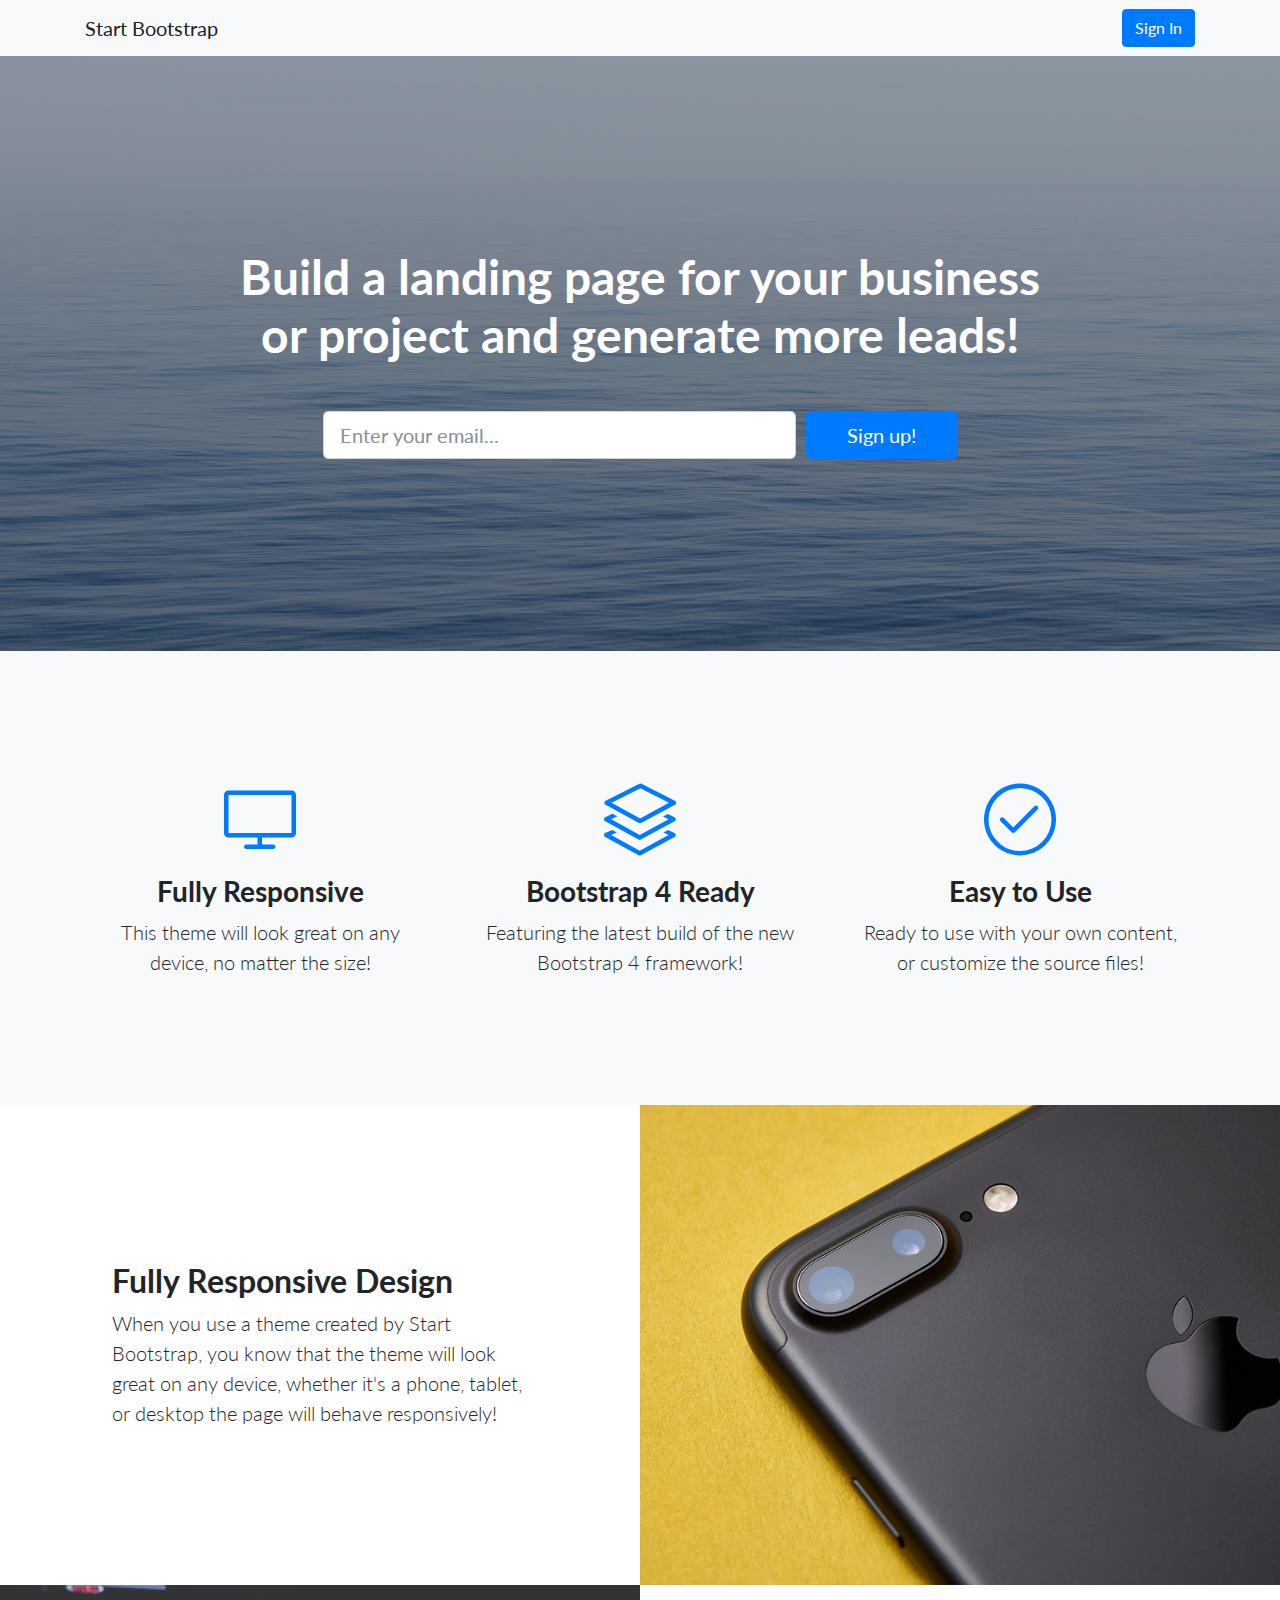
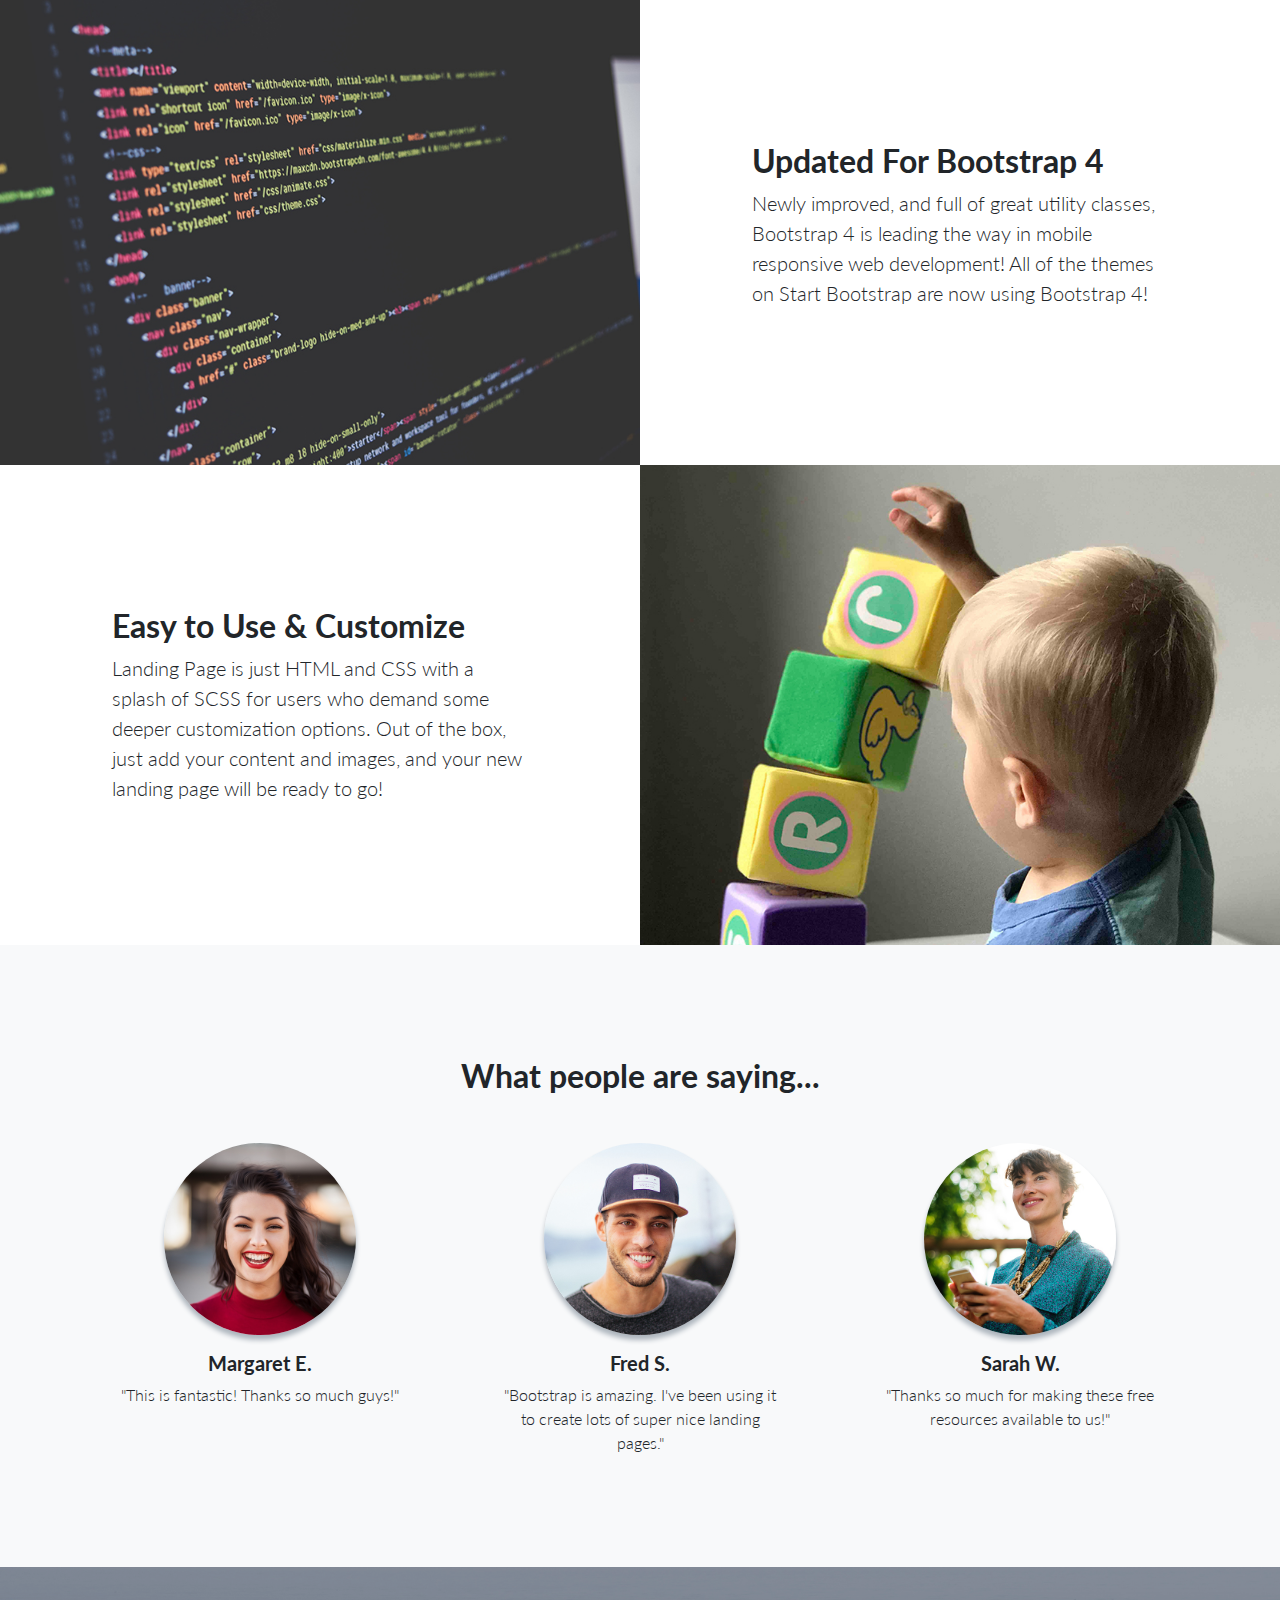
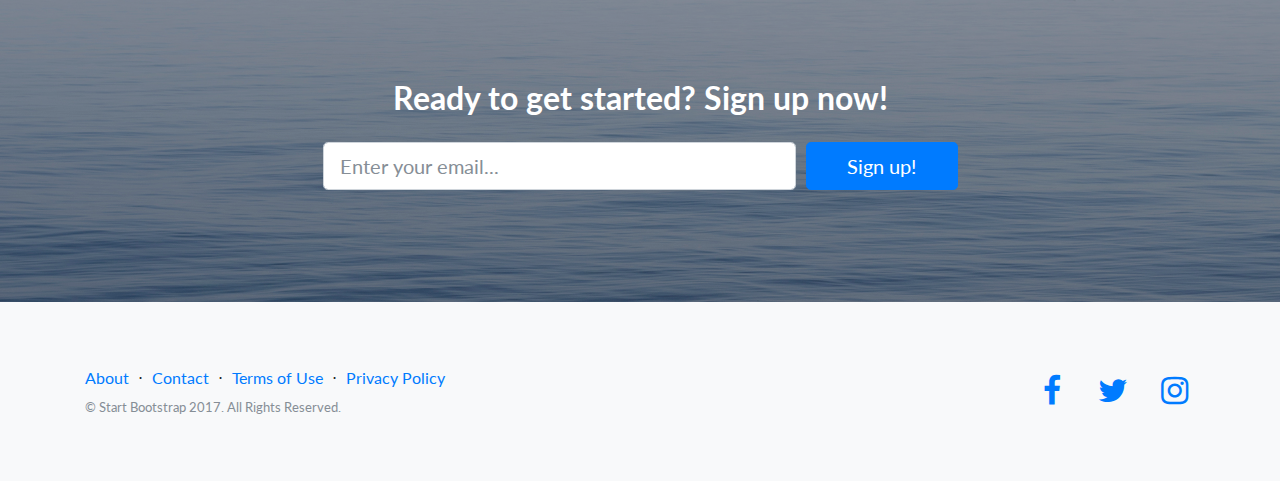
==== index.html @ a6ca5e19 "first commit" ====
<!DOCTYPE html>
<html lang="en">

  <head>

    <meta charset="utf-8">
    <meta name="viewport" content="width=device-width, initial-scale=1, shrink-to-fit=no">
    <meta name="description" content="">
    <meta name="author" content="">

    <title>Landing Page - Start Bootstrap Theme</title>

    <!-- Bootstrap core CSS -->
    <link href="vendor/bootstrap/css/bootstrap.min.css" rel="stylesheet">

    <!-- Custom fonts for this template -->
    <link href="vendor/font-awesome/css/font-awesome.min.css" rel="stylesheet" type="text/css">
    <link href="vendor/simple-line-icons/css/simple-line-icons.css" rel="stylesheet" type="text/css">
    <link href="https://fonts.googleapis.com/css?family=Lato:300,400,700,300italic,400italic,700italic" rel="stylesheet" type="text/css">

    <!-- Custom styles for this template -->
    <link href="css/landing-page.min.css" rel="stylesheet">

  </head>

  <body>

    <!-- Navigation -->
    <nav class="navbar navbar-light bg-light static-top">
      <div class="container">
        <a class="navbar-brand" href="#">Start Bootstrap</a>
        <a class="btn btn-primary" href="#">Sign In</a>
      </div>
    </nav>

    <!-- Masthead -->
    <header class="masthead text-white text-center">
      <div class="overlay"></div>
      <div class="container">
        <div class="row">
          <div class="col-xl-9 mx-auto">
            <h1 class="mb-5">Build a landing page for your business or project and generate more leads!</h1>
          </div>
          <div class="col-md-10 col-lg-8 col-xl-7 mx-auto">
            <form>
              <div class="form-row">
                <div class="col-12 col-md-9 mb-2 mb-md-0">
                  <input type="email" class="form-control form-control-lg" placeholder="Enter your email...">
                </div>
                <div class="col-12 col-md-3">
                  <button type="submit" class="btn btn-block btn-lg btn-primary">Sign up!</button>
                </div>
              </div>
            </form>
          </div>
        </div>
      </div>
    </header>

    <!-- Icons Grid -->
    <section class="features-icons bg-light text-center">
      <div class="container">
        <div class="row">
          <div class="col-lg-4">
            <div class="features-icons-item mx-auto mb-5 mb-lg-0 mb-lg-3">
              <div class="features-icons-icon d-flex">
                <i class="icon-screen-desktop m-auto text-primary"></i>
              </div>
              <h3>Fully Responsive</h3>
              <p class="lead mb-0">This theme will look great on any device, no matter the size!</p>
            </div>
          </div>
          <div class="col-lg-4">
            <div class="features-icons-item mx-auto mb-5 mb-lg-0 mb-lg-3">
              <div class="features-icons-icon d-flex">
                <i class="icon-layers m-auto text-primary"></i>
              </div>
              <h3>Bootstrap 4 Ready</h3>
              <p class="lead mb-0">Featuring the latest build of the new Bootstrap 4 framework!</p>
            </div>
          </div>
          <div class="col-lg-4">
            <div class="features-icons-item mx-auto mb-0 mb-lg-3">
              <div class="features-icons-icon d-flex">
                <i class="icon-check m-auto text-primary"></i>
              </div>
              <h3>Easy to Use</h3>
              <p class="lead mb-0">Ready to use with your own content, or customize the source files!</p>
            </div>
          </div>
        </div>
      </div>
    </section>

    <!-- Image Showcases -->
    <section class="showcase">
      <div class="container-fluid p-0">
        <div class="row no-gutters">

          <div class="col-lg-6 order-lg-2 text-white showcase-img" style="background-image: url('img/bg-showcase-1.jpg');"></div>
          <div class="col-lg-6 order-lg-1 my-auto showcase-text">
            <h2>Fully Responsive Design</h2>
            <p class="lead mb-0">When you use a theme created by Start Bootstrap, you know that the theme will look great on any device, whether it's a phone, tablet, or desktop the page will behave responsively!</p>
          </div>
        </div>
        <div class="row no-gutters">
          <div class="col-lg-6 text-white showcase-img" style="background-image: url('img/bg-showcase-2.jpg');"></div>
          <div class="col-lg-6 my-auto showcase-text">
            <h2>Updated For Bootstrap 4</h2>
            <p class="lead mb-0">Newly improved, and full of great utility classes, Bootstrap 4 is leading the way in mobile responsive web development! All of the themes on Start Bootstrap are now using Bootstrap 4!</p>
          </div>
        </div>
        <div class="row no-gutters">
          <div class="col-lg-6 order-lg-2 text-white showcase-img" style="background-image: url('img/bg-showcase-3.jpg');"></div>
          <div class="col-lg-6 order-lg-1 my-auto showcase-text">
            <h2>Easy to Use &amp; Customize</h2>
            <p class="lead mb-0">Landing Page is just HTML and CSS with a splash of SCSS for users who demand some deeper customization options. Out of the box, just add your content and images, and your new landing page will be ready to go!</p>
          </div>
        </div>
      </div>
    </section>

    <!-- Testimonials -->
    <section class="testimonials text-center bg-light">
      <div class="container">
        <h2 class="mb-5">What people are saying...</h2>
        <div class="row">
          <div class="col-lg-4">
            <div class="testimonial-item mx-auto mb-5 mb-lg-0">
              <img class="img-fluid rounded-circle mb-3" src="img/testimonials-1.jpg" alt="">
              <h5>Margaret E.</h5>
              <p class="font-weight-light mb-0">"This is fantastic! Thanks so much guys!"</p>
            </div>
          </div>
          <div class="col-lg-4">
            <div class="testimonial-item mx-auto mb-5 mb-lg-0">
              <img class="img-fluid rounded-circle mb-3" src="img/testimonials-2.jpg" alt="">
              <h5>Fred S.</h5>
              <p class="font-weight-light mb-0">"Bootstrap is amazing. I've been using it to create lots of super nice landing pages."</p>
            </div>
          </div>
          <div class="col-lg-4">
            <div class="testimonial-item mx-auto mb-5 mb-lg-0">
              <img class="img-fluid rounded-circle mb-3" src="img/testimonials-3.jpg" alt="">
              <h5>Sarah	W.</h5>
              <p class="font-weight-light mb-0">"Thanks so much for making these free resources available to us!"</p>
            </div>
          </div>
        </div>
      </div>
    </section>

    <!-- Call to Action -->
    <section class="call-to-action text-white text-center">
      <div class="overlay"></div>
      <div class="container">
        <div class="row">
          <div class="col-xl-9 mx-auto">
            <h2 class="mb-4">Ready to get started? Sign up now!</h2>
          </div>
          <div class="col-md-10 col-lg-8 col-xl-7 mx-auto">
            <form>
              <div class="form-row">
                <div class="col-12 col-md-9 mb-2 mb-md-0">
                  <input type="email" class="form-control form-control-lg" placeholder="Enter your email...">
                </div>
                <div class="col-12 col-md-3">
                  <button type="submit" class="btn btn-block btn-lg btn-primary">Sign up!</button>
                </div>
              </div>
            </form>
          </div>
        </div>
      </div>
    </section>

    <!-- Footer -->
    <footer class="footer bg-light">
      <div class="container">
        <div class="row">
          <div class="col-lg-6 h-100 text-center text-lg-left my-auto">
            <ul class="list-inline mb-2">
              <li class="list-inline-item">
                <a href="#">About</a>
              </li>
              <li class="list-inline-item">&sdot;</li>
              <li class="list-inline-item">
                <a href="#">Contact</a>
              </li>
              <li class="list-inline-item">&sdot;</li>
              <li class="list-inline-item">
                <a href="#">Terms of Use</a>
              </li>
              <li class="list-inline-item">&sdot;</li>
              <li class="list-inline-item">
                <a href="#">Privacy Policy</a>
              </li>
            </ul>
            <p class="text-muted small mb-4 mb-lg-0">&copy; Start Bootstrap 2017. All Rights Reserved.</p>
          </div>
          <div class="col-lg-6 h-100 text-center text-lg-right my-auto">
            <ul class="list-inline mb-0">
              <li class="list-inline-item mr-3">
                <a href="#">
                  <i class="fa fa-facebook fa-2x fa-fw"></i>
                </a>
              </li>
              <li class="list-inline-item mr-3">
                <a href="#">
                  <i class="fa fa-twitter fa-2x fa-fw"></i>
                </a>
              </li>
              <li class="list-inline-item">
                <a href="#">
                  <i class="fa fa-instagram fa-2x fa-fw"></i>
                </a>
              </li>
            </ul>
          </div>
        </div>
      </div>
    </footer>

    <!-- Bootstrap core JavaScript -->
    <script src="vendor/jquery/jquery.min.js"></script>
    <script src="vendor/bootstrap/js/bootstrap.bundle.min.js"></script>

  </body>

</html>
---- vendor/simple-line-icons/css/simple-line-icons.css ----
@font-face {
  font-family: 'simple-line-icons';
  src: url('../fonts/Simple-Line-Icons.eot?v=2.4.0');
  src: url('../fonts/Simple-Line-Icons.eot?v=2.4.0#iefix') format('embedded-opentype'), url('../fonts/Simple-Line-Icons.woff2?v=2.4.0') format('woff2'), url('../fonts/Simple-Line-Icons.ttf?v=2.4.0') format('truetype'), url('../fonts/Simple-Line-Icons.woff?v=2.4.0') format('woff'), url('../fonts/Simple-Line-Icons.svg?v=2.4.0#simple-line-icons') format('svg');
  font-weight: normal;
  font-style: normal;
}
/*
 Use the following CSS code if you want to have a class per icon.
 Instead of a list of all class selectors, you can use the generic [class*="icon-"] selector, but it's slower:
*/
.icon-user,
.icon-people,
.icon-user-female,
.icon-user-follow,
.icon-user-following,
.icon-user-unfollow,
.icon-login,
.icon-logout,
.icon-emotsmile,
.icon-phone,
.icon-call-end,
.icon-call-in,
.icon-call-out,
.icon-map,
.icon-location-pin,
.icon-direction,
.icon-directions,
.icon-compass,
.icon-layers,
.icon-menu,
.icon-list,
.icon-options-vertical,
.icon-options,
.icon-arrow-down,
.icon-arrow-left,
.icon-arrow-right,
.icon-arrow-up,
.icon-arrow-up-circle,
.icon-arrow-left-circle,
.icon-arrow-right-circle,
.icon-arrow-down-circle,
.icon-check,
.icon-clock,
.icon-plus,
.icon-minus,
.icon-close,
.icon-event,
.icon-exclamation,
.icon-organization,
.icon-trophy,
.icon-screen-smartphone,
.icon-screen-desktop,
.icon-plane,
.icon-notebook,
.icon-mustache,
.icon-mouse,
.icon-magnet,
.icon-energy,
.icon-disc,
.icon-cursor,
.icon-cursor-move,
.icon-crop,
.icon-chemistry,
.icon-speedometer,
.icon-shield,
.icon-screen-tablet,
.icon-magic-wand,
.icon-hourglass,
.icon-graduation,
.icon-ghost,
.icon-game-controller,
.icon-fire,
.icon-eyeglass,
.icon-envelope-open,
.icon-envelope-letter,
.icon-bell,
.icon-badge,
.icon-anchor,
.icon-wallet,
.icon-vector,
.icon-speech,
.icon-puzzle,
.icon-printer,
.icon-present,
.icon-playlist,
.icon-pin,
.icon-picture,
.icon-handbag,
.icon-globe-alt,
.icon-globe,
.icon-folder-alt,
.icon-folder,
.icon-film,
.icon-feed,
.icon-drop,
.icon-drawer,
.icon-docs,
.icon-doc,
.icon-diamond,
.icon-cup,
.icon-calculator,
.icon-bubbles,
.icon-briefcase,
.icon-book-open,
.icon-basket-loaded,
.icon-basket,
.icon-bag,
.icon-action-undo,
.icon-action-redo,
.icon-wrench,
.icon-umbrella,
.icon-trash,
.icon-tag,
.icon-support,
.icon-frame,
.icon-size-fullscreen,
.icon-size-actual,
.icon-shuffle,
.icon-share-alt,
.icon-share,
.icon-rocket,
.icon-question,
.icon-pie-chart,
.icon-pencil,
.icon-note,
.icon-loop,
.icon-home,
.icon-grid,
.icon-graph,
.icon-microphone,
.icon-music-tone-alt,
.icon-music-tone,
.icon-earphones-alt,
.icon-earphones,
.icon-equalizer,
.icon-like,
.icon-dislike,
.icon-control-start,
.icon-control-rewind,
.icon-control-play,
.icon-control-pause,
.icon-control-forward,
.icon-control-end,
.icon-volume-1,
.icon-volume-2,
.icon-volume-off,
.icon-calendar,
.icon-bulb,
.icon-chart,
.icon-ban,
.icon-bubble,
.icon-camrecorder,
.icon-camera,
.icon-cloud-download,
.icon-cloud-upload,
.icon-envelope,
.icon-eye,
.icon-flag,
.icon-heart,
.icon-info,
.icon-key,
.icon-link,
.icon-lock,
.icon-lock-open,
.icon-magnifier,
.icon-magnifier-add,
.icon-magnifier-remove,
.icon-paper-clip,
.icon-paper-plane,
.icon-power,
.icon-refresh,
.icon-reload,
.icon-settings,
.icon-star,
.icon-symbol-female,
.icon-symbol-male,
.icon-target,
.icon-credit-card,
.icon-paypal,
.icon-social-tumblr,
.icon-social-twitter,
.icon-social-facebook,
.icon-social-instagram,
.icon-social-linkedin,
.icon-social-pinterest,
.icon-social-github,
.icon-social-google,
.icon-social-reddit,
.icon-social-skype,
.icon-social-dribbble,
.icon-social-behance,
.icon-social-foursqare,
.icon-social-soundcloud,
.icon-social-spotify,
.icon-social-stumbleupon,
.icon-social-youtube,
.icon-social-dropbox,
.icon-social-vkontakte,
.icon-social-steam {
  font-family: 'simple-line-icons';
  speak: none;
  font-style: normal;
  font-weight: normal;
  font-variant: normal;
  text-transform: none;
  line-height: 1;
  /* Better Font Rendering =========== */
  -webkit-font-smoothing: antialiased;
  -moz-osx-font-smoothing: grayscale;
}
.icon-user:before {
  content: "\e005";
}
.icon-people:before {
  content: "\e001";
}
.icon-user-female:before {
  content: "\e000";
}
.icon-user-follow:before {
  content: "\e002";
}
.icon-user-following:before {
  content: "\e003";
}
.icon-user-unfollow:before {
  content: "\e004";
}
.icon-login:before {
  content: "\e066";
}
.icon-logout:before {
  content: "\e065";
}
.icon-emotsmile:before {
  content: "\e021";
}
.icon-phone:before {
  content: "\e600";
}
.icon-call-end:before {
  content: "\e048";
}
.icon-call-in:before {
  content: "\e047";
}
.icon-call-out:before {
  content: "\e046";
}
.icon-map:before {
  content: "\e033";
}
.icon-location-pin:before {
  content: "\e096";
}
.icon-direction:before {
  content: "\e042";
}
.icon-directions:before {
  content: "\e041";
}
.icon-compass:before {
  content: "\e045";
}
.icon-layers:before {
  content: "\e034";
}
.icon-menu:before {
  content: "\e601";
}
.icon-list:before {
  content: "\e067";
}
.icon-options-vertical:before {
  content: "\e602";
}
.icon-options:before {
  content: "\e603";
}
.icon-arrow-down:before {
  content: "\e604";
}
.icon-arrow-left:before {
  content: "\e605";
}
.icon-arrow-right:before {
  content: "\e606";
}
.icon-arrow-up:before {
  content: "\e607";
}
.icon-arrow-up-circle:before {
  content: "\e078";
}
.icon-arrow-left-circle:before {
  content: "\e07a";
}
.icon-arrow-right-circle:before {
  content: "\e079";
}
.icon-arrow-down-circle:before {
  content: "\e07b";
}
.icon-check:before {
  content: "\e080";
}
.icon-clock:before {
  content: "\e081";
}
.icon-plus:before {
  content: "\e095";
}
.icon-minus:before {
  content: "\e615";
}
.icon-close:before {
  content: "\e082";
}
.icon-event:before {
  content: "\e619";
}
.icon-exclamation:before {
  content: "\e617";
}
.icon-organization:before {
  content: "\e616";
}
.icon-trophy:before {
  content: "\e006";
}
.icon-screen-smartphone:before {
  content: "\e010";
}
.icon-screen-desktop:before {
  content: "\e011";
}
.icon-plane:before {
  content: "\e012";
}
.icon-notebook:before {
  content: "\e013";
}
.icon-mustache:before {
  content: "\e014";
}
.icon-mouse:before {
  content: "\e015";
}
.icon-magnet:before {
  content: "\e016";
}
.icon-energy:before {
  content: "\e020";
}
.icon-disc:before {
  content: "\e022";
}
.icon-cursor:before {
  content: "\e06e";
}
.icon-cursor-move:before {
  content: "\e023";
}
.icon-crop:before {
  content: "\e024";
}
.icon-chemistry:before {
  content: "\e026";
}
.icon-speedometer:before {
  content: "\e007";
}
.icon-shield:before {
  content: "\e00e";
}
.icon-screen-tablet:before {
  content: "\e00f";
}
.icon-magic-wand:before {
  content: "\e017";
}
.icon-hourglass:before {
  content: "\e018";
}
.icon-graduation:before {
  content: "\e019";
}
.icon-ghost:before {
  content: "\e01a";
}
.icon-game-controller:before {
  content: "\e01b";
}
.icon-fire:before {
  content: "\e01c";
}
.icon-eyeglass:before {
  content: "\e01d";
}
.icon-envelope-open:before {
  content: "\e01e";
}
.icon-envelope-letter:before {
  content: "\e01f";
}
.icon-bell:before {
  content: "\e027";
}
.icon-badge:before {
  content: "\e028";
}
.icon-anchor:before {
  content: "\e029";
}
.icon-wallet:before {
  content: "\e02a";
}
.icon-vector:before {
  content: "\e02b";
}
.icon-speech:before {
  content: "\e02c";
}
.icon-puzzle:before {
  content: "\e02d";
}
.icon-printer:before {
  content: "\e02e";
}
.icon-present:before {
  content: "\e02f";
}
.icon-playlist:before {
  content: "\e030";
}
.icon-pin:before {
  content: "\e031";
}
.icon-picture:before {
  content: "\e032";
}
.icon-handbag:before {
  content: "\e035";
}
.icon-globe-alt:before {
  content: "\e036";
}
.icon-globe:before {
  content: "\e037";
}
.icon-folder-alt:before {
  content: "\e039";
}
.icon-folder:before {
  content: "\e089";
}
.icon-film:before {
  content: "\e03a";
}
.icon-feed:before {
  content: "\e03b";
}
.icon-drop:before {
  content: "\e03e";
}
.icon-drawer:before {
  content: "\e03f";
}
.icon-docs:before {
  content: "\e040";
}
.icon-doc:before {
  content: "\e085";
}
.icon-diamond:before {
  content: "\e043";
}
.icon-cup:before {
  content: "\e044";
}
.icon-calculator:before {
  content: "\e049";
}
.icon-bubbles:before {
  content: "\e04a";
}
.icon-briefcase:before {
  content: "\e04b";
}
.icon-book-open:before {
  content: "\e04c";
}
.icon-basket-loaded:before {
  content: "\e04d";
}
.icon-basket:before {
  content: "\e04e";
}
.icon-bag:before {
  content: "\e04f";
}
.icon-action-undo:before {
  content: "\e050";
}
.icon-action-redo:before {
  content: "\e051";
}
.icon-wrench:before {
  content: "\e052";
}
.icon-umbrella:before {
  content: "\e053";
}
.icon-trash:before {
  content: "\e054";
}
.icon-tag:before {
  content: "\e055";
}
.icon-support:before {
  content: "\e056";
}
.icon-frame:before {
  content: "\e038";
}
.icon-size-fullscreen:before {
  content: "\e057";
}
.icon-size-actual:before {
  content: "\e058";
}
.icon-shuffle:before {
  content: "\e059";
}
.icon-share-alt:before {
  content: "\e05a";
}
.icon-share:before {
  content: "\e05b";
}
.icon-rocket:before {
  content: "\e05c";
}
.icon-question:before {
  content: "\e05d";
}
.icon-pie-chart:before {
  content: "\e05e";
}
.icon-pencil:before {
  content: "\e05f";
}
.icon-note:before {
  content: "\e060";
}
.icon-loop:before {
  content: "\e064";
}
.icon-home:before {
  content: "\e069";
}
.icon-grid:before {
  content: "\e06a";
}
.icon-graph:before {
  content: "\e06b";
}
.icon-microphone:before {
  content: "\e063";
}
.icon-music-tone-alt:before {
  content: "\e061";
}
.icon-music-tone:before {
  content: "\e062";
}
.icon-earphones-alt:before {
  content: "\e03c";
}
.icon-earphones:before {
  content: "\e03d";
}
.icon-equalizer:before {
  content: "\e06c";
}
.icon-like:before {
  content: "\e068";
}
.icon-dislike:before {
  content: "\e06d";
}
.icon-control-start:before {
  content: "\e06f";
}
.icon-control-rewind:before {
  content: "\e070";
}
.icon-control-play:before {
  content: "\e071";
}
.icon-control-pause:before {
  content: "\e072";
}
.icon-control-forward:before {
  content: "\e073";
}
.icon-control-end:before {
  content: "\e074";
}
.icon-volume-1:before {
  content: "\e09f";
}
.icon-volume-2:before {
  content: "\e0a0";
}
.icon-volume-off:before {
  content: "\e0a1";
}
.icon-calendar:before {
  content: "\e075";
}
.icon-bulb:before {
  content: "\e076";
}
.icon-chart:before {
  content: "\e077";
}
.icon-ban:before {
  content: "\e07c";
}
.icon-bubble:before {
  content: "\e07d";
}
.icon-camrecorder:before {
  content: "\e07e";
}
.icon-camera:before {
  content: "\e07f";
}
.icon-cloud-download:before {
  content: "\e083";
}
.icon-cloud-upload:before {
  content: "\e084";
}
.icon-envelope:before {
  content: "\e086";
}
.icon-eye:before {
  content: "\e087";
}
.icon-flag:before {
  content: "\e088";
}
.icon-heart:before {
  content: "\e08a";
}
.icon-info:before {
  content: "\e08b";
}
.icon-key:before {
  content: "\e08c";
}
.icon-link:before {
  content: "\e08d";
}
.icon-lock:before {
  content: "\e08e";
}
.icon-lock-open:before {
  content: "\e08f";
}
.icon-magnifier:before {
  content: "\e090";
}
.icon-magnifier-add:before {
  content: "\e091";
}
.icon-magnifier-remove:before {
  content: "\e092";
}
.icon-paper-clip:before {
  content: "\e093";
}
.icon-paper-plane:before {
  content: "\e094";
}
.icon-power:before {
  content: "\e097";
}
.icon-refresh:before {
  content: "\e098";
}
.icon-reload:before {
  content: "\e099";
}
.icon-settings:before {
  content: "\e09a";
}
.icon-star:before {
  content: "\e09b";
}
.icon-symbol-female:before {
  content: "\e09c";
}
.icon-symbol-male:before {
  content: "\e09d";
}
.icon-target:before {
  content: "\e09e";
}
.icon-credit-card:before {
  content: "\e025";
}
.icon-paypal:before {
  content: "\e608";
}
.icon-social-tumblr:before {
  content: "\e00a";
}
.icon-social-twitter:before {
  content: "\e009";
}
.icon-social-facebook:before {
  content: "\e00b";
}
.icon-social-instagram:before {
  content: "\e609";
}
.icon-social-linkedin:before {
  content: "\e60a";
}
.icon-social-pinterest:before {
  content: "\e60b";
}
.icon-social-github:before {
  content: "\e60c";
}
.icon-social-google:before {
  content: "\e60d";
}
.icon-social-reddit:before {
  content: "\e60e";
}
.icon-social-skype:before {
  content: "\e60f";
}
.icon-social-dribbble:before {
  content: "\e00d";
}
.icon-social-behance:before {
  content: "\e610";
}
.icon-social-foursqare:before {
  content: "\e611";
}
.icon-social-soundcloud:before {
  content: "\e612";
}
.icon-social-spotify:before {
  content: "\e613";
}
.icon-social-stumbleupon:before {
  content: "\e614";
}
.icon-social-youtube:before {
  content: "\e008";
}
.icon-social-dropbox:before {
  content: "\e00c";
}
.icon-social-vkontakte:before {
  content: "\e618";
}
.icon-social-steam:before {
  content: "\e620";
}
---- css/landing-page.min.css ----
/*!
 * Start Bootstrap - Landing Page v4.0.0-beta.2 (https://startbootstrap.com/template-overviews/landing-page)
 * Copyright 2013-2017 Start Bootstrap
 * Licensed under MIT (https://github.com/BlackrockDigital/startbootstrap-landing-page/blob/master/LICENSE)
 */body{font-family:Lato,'Helvetica Neue',Helvetica,Arial,sans-serif}h1,h2,h3,h4,h5,h6{font-family:Lato,'Helvetica Neue',Helvetica,Arial,sans-serif;font-weight:700}header.masthead{position:relative;background-color:#343a40;background:url(../img/bg-masthead.jpg) no-repeat center center;-webkit-background-size:cover;-moz-background-size:cover;-o-background-size:cover;background-size:cover;padding-top:8rem;padding-bottom:8rem}header.masthead .overlay{position:absolute;background-color:#212529;height:100%;width:100%;top:0;left:0;opacity:.3}header.masthead h1{font-size:2rem}@media (min-width:768px){header.masthead{padding-top:12rem;padding-bottom:12rem}header.masthead h1{font-size:3rem}}.showcase .showcase-text{padding:3rem}.showcase .showcase-img{min-height:30rem;background-size:cover}@media (min-width:768px){.showcase .showcase-text{padding:7rem}}.features-icons{padding-top:7rem;padding-bottom:7rem}.features-icons .features-icons-item{max-width:20rem}.features-icons .features-icons-item .features-icons-icon{height:7rem}.features-icons .features-icons-item .features-icons-icon i{font-size:4.5rem}.features-icons .features-icons-item:hover .features-icons-icon i{font-size:5rem}.testimonials{padding-top:7rem;padding-bottom:7rem}.testimonials .testimonial-item{max-width:18rem}.testimonials .testimonial-item img{max-width:12rem;box-shadow:0 5px 5px 0 #adb5bd}.call-to-action{position:relative;background-color:#343a40;background:url(../img/bg-masthead.jpg) no-repeat center center;-webkit-background-size:cover;-moz-background-size:cover;-o-background-size:cover;background-size:cover;padding-top:7rem;padding-bottom:7rem}.call-to-action .overlay{position:absolute;background-color:#212529;height:100%;width:100%;top:0;left:0;opacity:.3}footer.footer{padding-top:4rem;padding-bottom:4rem}
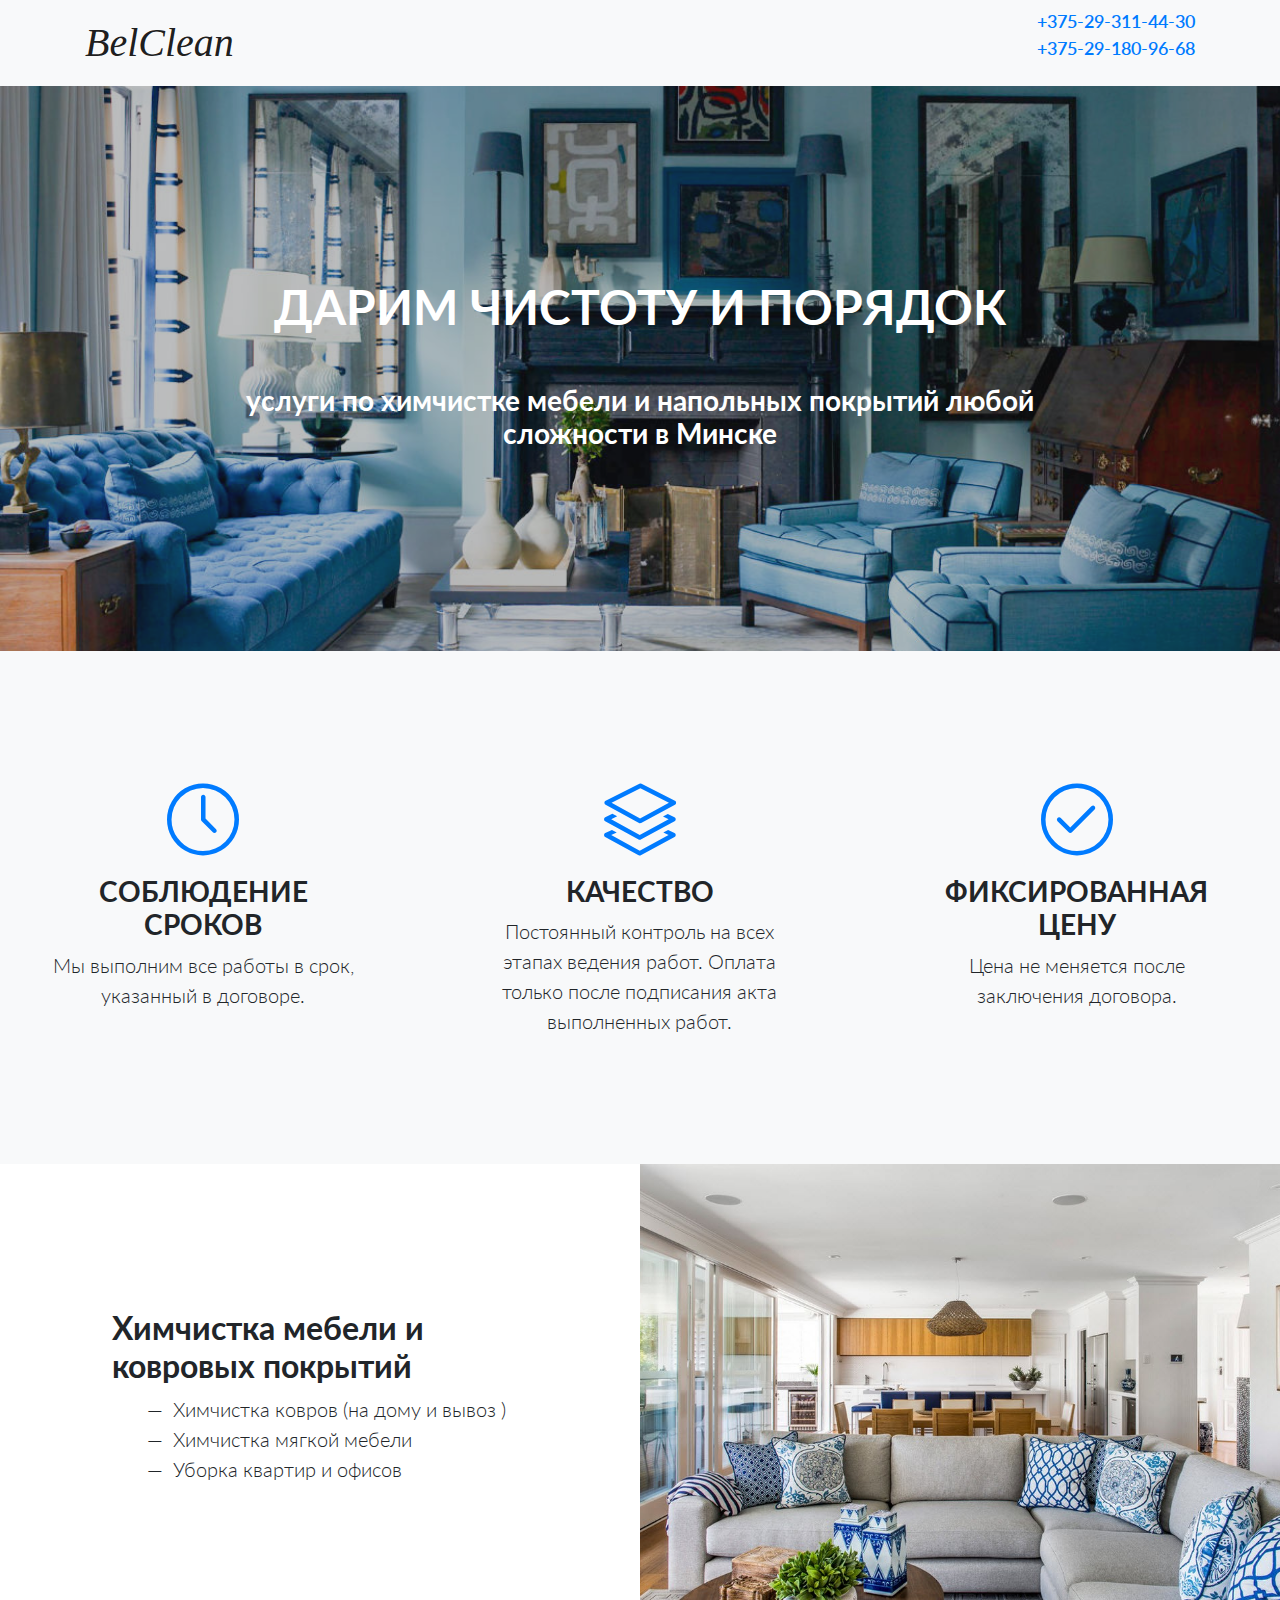
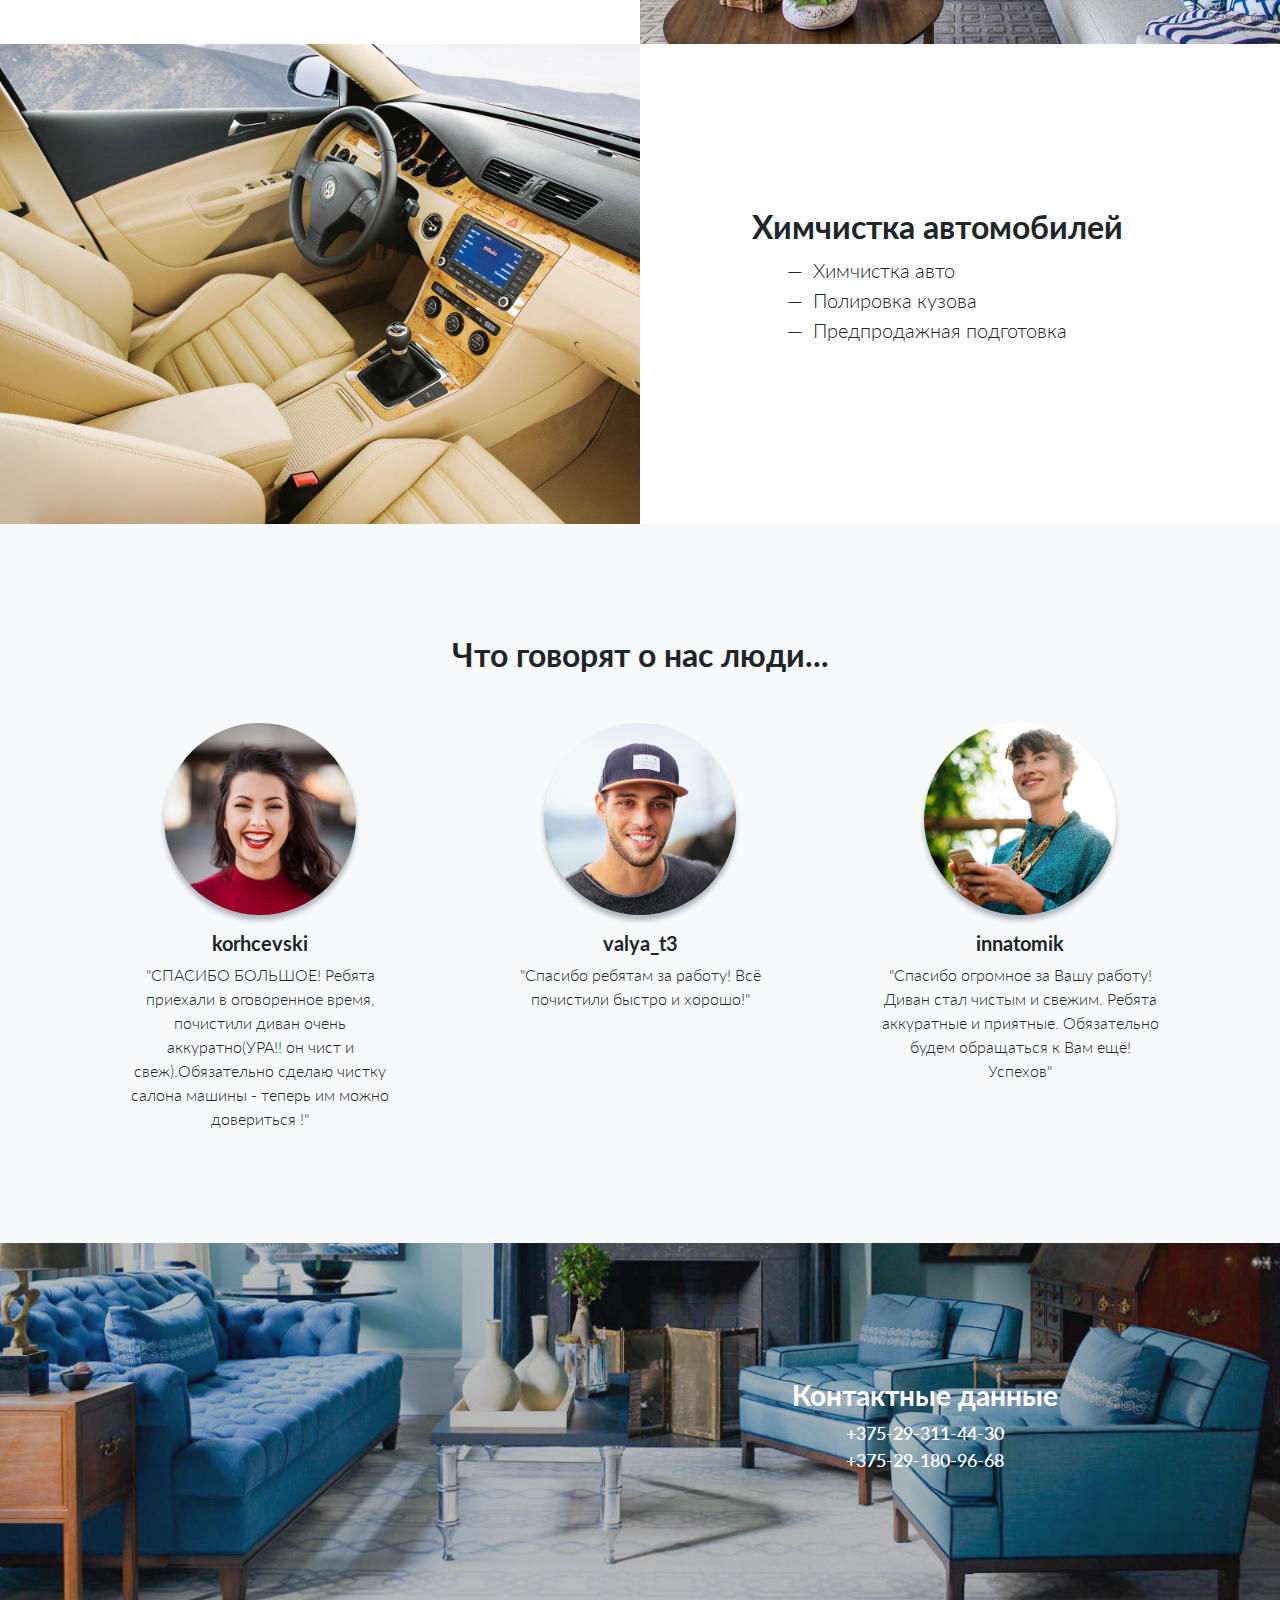
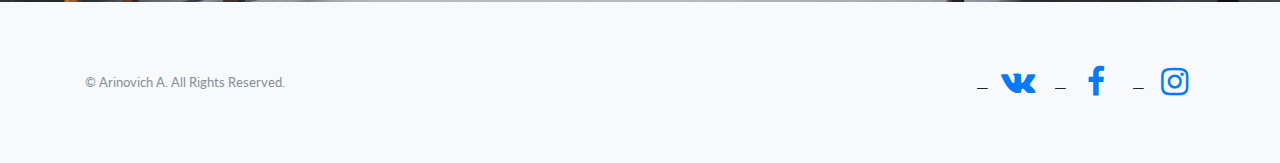
==== commit 05bf4d3f: "second commit" ====
--- a/index.html
+++ b/index.html
@@ -8,7 +8,7 @@
     <meta name="description" content="">
     <meta name="author" content="">
 
-    <title>Landing Page - Start Bootstrap Theme</title>
+    <title>Belclean</title>
 
     <!-- Bootstrap core CSS -->
     <link href="vendor/bootstrap/css/bootstrap.min.css" rel="stylesheet">
@@ -28,8 +28,11 @@
     <!-- Navigation -->
     <nav class="navbar navbar-light bg-light static-top">
       <div class="container">
-        <a class="navbar-brand" href="#">Start Bootstrap</a>
-        <a class="btn btn-primary" href="#">Sign In</a>
+        <a class="navbar-brand" href="#">BelClean</a>
+        <a class="phone-number" href="#">
+          <p>+375-29-311-44-30 </br>
+            +375-29-180-96-68</p>
+        </a>
       </div>
     </nav>
 
@@ -39,35 +42,36 @@
       <div class="container">
         <div class="row">
           <div class="col-xl-9 mx-auto">
-            <h1 class="mb-5">Build a landing page for your business or project and generate more leads!</h1>
-          </div>
-          <div class="col-md-10 col-lg-8 col-xl-7 mx-auto">
-            <form>
-              <div class="form-row">
-                <div class="col-12 col-md-9 mb-2 mb-md-0">
-                  <input type="email" class="form-control form-control-lg" placeholder="Enter your email...">
-                </div>
-                <div class="col-12 col-md-3">
-                  <button type="submit" class="btn btn-block btn-lg btn-primary">Sign up!</button>
-                </div>
-              </div>
-            </form>
-          </div>
+            <h1 class="mb-5">ДАРИМ ЧИСТОТУ И ПОРЯДОК</h1>
+              <h3>услуги по химчистке мебели и напольных покрытий любой сложности в Минске</h3>
+          </div>
+          <!--<div class="col-md-10 col-lg-8 col-xl-7 mx-auto">-->
+            <!--<form>-->
+              <!--<div class="form-row">-->
+                <!--<div class="col-12 col-md-9 mb-2 mb-md-0">-->
+                  <!--<input type="email" class="form-control form-control-lg" placeholder="Enter your email...">-->
+                <!--</div>-->
+                <!--<div class="col-12 col-md-3">-->
+                  <!--<button type="submit" class="btn btn-block btn-lg btn-primary">Sign up!</button>-->
+                <!--</div>-->
+              <!--</div>-->
+            <!--</form>-->
+          <!--&lt;!&ndash;</div>&ndash;&gt; // TODO форма для отправки эмейла.-->
         </div>
       </div>
     </header>
 
     <!-- Icons Grid -->
     <section class="features-icons bg-light text-center">
-      <div class="container">
+      <!--<div class="container">-->
         <div class="row">
           <div class="col-lg-4">
             <div class="features-icons-item mx-auto mb-5 mb-lg-0 mb-lg-3">
               <div class="features-icons-icon d-flex">
-                <i class="icon-screen-desktop m-auto text-primary"></i>
-              </div>
-              <h3>Fully Responsive</h3>
-              <p class="lead mb-0">This theme will look great on any device, no matter the size!</p>
+                <i class="icon-clock m-auto text-primary"></i>
+              </div>
+              <h3>СОБЛЮДЕНИЕ СРОКОВ</h3>
+              <p class="lead mb-0">Мы выполним все работы в срок, указанный в договоре.</p>
             </div>
           </div>
           <div class="col-lg-4">
@@ -75,8 +79,9 @@
               <div class="features-icons-icon d-flex">
                 <i class="icon-layers m-auto text-primary"></i>
               </div>
-              <h3>Bootstrap 4 Ready</h3>
-              <p class="lead mb-0">Featuring the latest build of the new Bootstrap 4 framework!</p>
+              <h3>КАЧЕСТВО</h3>
+              <p class="lead mb-0">Постоянный контроль на всех этапах ведения работ.
+                Оплата только после подписания акта выполненных работ.</p>
             </div>
           </div>
           <div class="col-lg-4">
@@ -84,11 +89,11 @@
               <div class="features-icons-icon d-flex">
                 <i class="icon-check m-auto text-primary"></i>
               </div>
-              <h3>Easy to Use</h3>
-              <p class="lead mb-0">Ready to use with your own content, or customize the source files!</p>
-            </div>
-          </div>
-        </div>
+              <h3>ФИКСИРОВАННАЯ ЦЕНУ</h3>
+              <p class="lead mb-0">Цена не меняется после заключения договора.</p>
+            </div>
+          </div>
+        <!--</div>-->
       </div>
     </section>
 
@@ -97,24 +102,29 @@
       <div class="container-fluid p-0">
         <div class="row no-gutters">
 
-          <div class="col-lg-6 order-lg-2 text-white showcase-img" style="background-image: url('img/bg-showcase-1.jpg');"></div>
+          <div class="col-lg-6 order-lg-2 text-white showcase-img" style="background-image: url('img/bg-showcase-1.jpg'); background-position: 50% 100%;"></div>
           <div class="col-lg-6 order-lg-1 my-auto showcase-text">
-            <h2>Fully Responsive Design</h2>
-            <p class="lead mb-0">When you use a theme created by Start Bootstrap, you know that the theme will look great on any device, whether it's a phone, tablet, or desktop the page will behave responsively!</p>
+            <h2>Химчистка мебели и ковровых покрытий</h2>
+            <p class="lead mb-0">
+              <ul class="lead">
+               <li> Химчистка ковров (на дому и вывоз ) </li>
+               <li> Химчистка мягкой мебели</li>
+               <li> Уборка квартир и офисов</li>
+              </ul>
+            </p>
           </div>
         </div>
         <div class="row no-gutters">
           <div class="col-lg-6 text-white showcase-img" style="background-image: url('img/bg-showcase-2.jpg');"></div>
           <div class="col-lg-6 my-auto showcase-text">
-            <h2>Updated For Bootstrap 4</h2>
-            <p class="lead mb-0">Newly improved, and full of great utility classes, Bootstrap 4 is leading the way in mobile responsive web development! All of the themes on Start Bootstrap are now using Bootstrap 4!</p>
-          </div>
-        </div>
-        <div class="row no-gutters">
-          <div class="col-lg-6 order-lg-2 text-white showcase-img" style="background-image: url('img/bg-showcase-3.jpg');"></div>
-          <div class="col-lg-6 order-lg-1 my-auto showcase-text">
-            <h2>Easy to Use &amp; Customize</h2>
-            <p class="lead mb-0">Landing Page is just HTML and CSS with a splash of SCSS for users who demand some deeper customization options. Out of the box, just add your content and images, and your new landing page will be ready to go!</p>
+            <h2>Химчистка автомобилей</h2>
+            <p class="lead mb-0">
+            <ul class="lead">
+              <li> Химчистка авто</li>
+              <li> Полировка кузова</li>
+              <li> Предпродажная подготовка</li>
+            </ul>
+            </p>
           </div>
         </div>
       </div>
@@ -123,27 +133,27 @@
     <!-- Testimonials -->
     <section class="testimonials text-center bg-light">
       <div class="container">
-        <h2 class="mb-5">What people are saying...</h2>
+        <h2 class="mb-5">Что говорят о нас люди...</h2>
         <div class="row">
           <div class="col-lg-4">
             <div class="testimonial-item mx-auto mb-5 mb-lg-0">
               <img class="img-fluid rounded-circle mb-3" src="img/testimonials-1.jpg" alt="">
-              <h5>Margaret E.</h5>
-              <p class="font-weight-light mb-0">"This is fantastic! Thanks so much guys!"</p>
+              <h5>korhcevski</h5>
+              <p class="font-weight-light mb-0">"СПАСИБО БОЛЬШОЕ! Ребята приехали в оговоренное время, почистили диван очень аккуратно(УРА!! он чист и свеж).Обязательно сделаю чистку салона машины - теперь им можно довериться !"</p>
             </div>
           </div>
           <div class="col-lg-4">
             <div class="testimonial-item mx-auto mb-5 mb-lg-0">
               <img class="img-fluid rounded-circle mb-3" src="img/testimonials-2.jpg" alt="">
-              <h5>Fred S.</h5>
-              <p class="font-weight-light mb-0">"Bootstrap is amazing. I've been using it to create lots of super nice landing pages."</p>
+              <h5>valya_t3</h5>
+              <p class="font-weight-light mb-0">"Спасибо ребятам за работу! Всё почистили быстро и хорошо!"</p>
             </div>
           </div>
           <div class="col-lg-4">
             <div class="testimonial-item mx-auto mb-5 mb-lg-0">
               <img class="img-fluid rounded-circle mb-3" src="img/testimonials-3.jpg" alt="">
-              <h5>Sarah	W.</h5>
-              <p class="font-weight-light mb-0">"Thanks so much for making these free resources available to us!"</p>
+              <h5>innatomik</h5>
+              <p class="font-weight-light mb-0">"Спасибо огромное за Вашу работу! Диван стал чистым и свежим. Ребята аккуратные и приятные. Обязательно будем обращаться к Вам ещё! Успехов"</p>
             </div>
           </div>
         </div>
@@ -156,19 +166,27 @@
       <div class="container">
         <div class="row">
           <div class="col-xl-9 mx-auto">
-            <h2 class="mb-4">Ready to get started? Sign up now!</h2>
-          </div>
-          <div class="col-md-10 col-lg-8 col-xl-7 mx-auto">
+            <h2 class="mb-4"></h2>
+          </div>
+          <div class="col-md-10 col-lg-6 col-xl-6">
             <form>
               <div class="form-row">
-                <div class="col-12 col-md-9 mb-2 mb-md-0">
-                  <input type="email" class="form-control form-control-lg" placeholder="Enter your email...">
-                </div>
-                <div class="col-12 col-md-3">
-                  <button type="submit" class="btn btn-block btn-lg btn-primary">Sign up!</button>
-                </div>
+                <script type="text/javascript" src="//vk.com/js/api/openapi.js?150"></script>
+
+                <!-- VK Widget -->
+                <div id="vk_groups"></div>
+                <script type="text/javascript">
+                    VK.Widgets.Group("vk_groups", {mode: 3}, 127557685);
+                </script>
               </div>
             </form>
+          </div>
+          <div class="col-md-10 col-lg-6 col-xl-6">
+            <a class="phone-number" style="color: #fffFFF" href="#">
+              <h3>Контактные данные</h3>
+              <p >+375-29-311-44-30 </br>
+                +375-29-180-96-68</p>
+            </a>
           </div>
         </div>
       </div>
@@ -179,39 +197,39 @@
       <div class="container">
         <div class="row">
           <div class="col-lg-6 h-100 text-center text-lg-left my-auto">
-            <ul class="list-inline mb-2">
-              <li class="list-inline-item">
-                <a href="#">About</a>
-              </li>
-              <li class="list-inline-item">&sdot;</li>
-              <li class="list-inline-item">
-                <a href="#">Contact</a>
-              </li>
-              <li class="list-inline-item">&sdot;</li>
-              <li class="list-inline-item">
-                <a href="#">Terms of Use</a>
-              </li>
-              <li class="list-inline-item">&sdot;</li>
-              <li class="list-inline-item">
-                <a href="#">Privacy Policy</a>
-              </li>
-            </ul>
-            <p class="text-muted small mb-4 mb-lg-0">&copy; Start Bootstrap 2017. All Rights Reserved.</p>
+            <!--<ul class="list-inline mb-2">-->
+              <!--<li class="list-inline-item">-->
+                <!--<a href="#">About</a>-->
+              <!--</li>-->
+              <!--<li class="list-inline-item">&sdot;</li>-->
+              <!--<li class="list-inline-item">-->
+                <!--<a href="#">Contact</a>-->
+              <!--</li>-->
+              <!--<li class="list-inline-item">&sdot;</li>-->
+              <!--<li class="list-inline-item">-->
+                <!--<a href="#">Terms of Use</a>-->
+              <!--</li>-->
+              <!--<li class="list-inline-item">&sdot;</li>-->
+              <!--<li class="list-inline-item">-->
+                <!--<a href="#">Privacy Policy</a>-->
+              <!--</li>-->
+            <!--</ul>-->
+            <p class="text-muted small mb-4 mb-lg-0">&copy; Arinovich A. All Rights Reserved.</p>
           </div>
           <div class="col-lg-6 h-100 text-center text-lg-right my-auto">
             <ul class="list-inline mb-0">
               <li class="list-inline-item mr-3">
-                <a href="#">
+                <a target="_blank" href="https://vk.com/chistydomik">
+                  <i class="fa fa-vk fa-2x fa-fw"></i>
+                </a>
+              </li>
+              <li class="list-inline-item mr-3">
+                <a target="_blank" href="#">
                   <i class="fa fa-facebook fa-2x fa-fw"></i>
                 </a>
               </li>
-              <li class="list-inline-item mr-3">
-                <a href="#">
-                  <i class="fa fa-twitter fa-2x fa-fw"></i>
-                </a>
-              </li>
               <li class="list-inline-item">
-                <a href="#">
+                <a target="_blank" href="#">
                   <i class="fa fa-instagram fa-2x fa-fw"></i>
                 </a>
               </li>
--- a/css/landing-page.min.css
+++ b/css/landing-page.min.css
@@ -1,5 +1,5 @@
-/*!
+@charset "UTF-8";/*!
  * Start Bootstrap - Landing Page v4.0.0-beta.2 (https://startbootstrap.com/template-overviews/landing-page)
  * Copyright 2013-2017 Start Bootstrap
  * Licensed under MIT (https://github.com/BlackrockDigital/startbootstrap-landing-page/blob/master/LICENSE)
- */body{font-family:Lato,'Helvetica Neue',Helvetica,Arial,sans-serif}h1,h2,h3,h4,h5,h6{font-family:Lato,'Helvetica Neue',Helvetica,Arial,sans-serif;font-weight:700}header.masthead{position:relative;background-color:#343a40;background:url(../img/bg-masthead.jpg) no-repeat center center;-webkit-background-size:cover;-moz-background-size:cover;-o-background-size:cover;background-size:cover;padding-top:8rem;padding-bottom:8rem}header.masthead .overlay{position:absolute;background-color:#212529;height:100%;width:100%;top:0;left:0;opacity:.3}header.masthead h1{font-size:2rem}@media (min-width:768px){header.masthead{padding-top:12rem;padding-bottom:12rem}header.masthead h1{font-size:3rem}}.showcase .showcase-text{padding:3rem}.showcase .showcase-img{min-height:30rem;background-size:cover}@media (min-width:768px){.showcase .showcase-text{padding:7rem}}.features-icons{padding-top:7rem;padding-bottom:7rem}.features-icons .features-icons-item{max-width:20rem}.features-icons .features-icons-item .features-icons-icon{height:7rem}.features-icons .features-icons-item .features-icons-icon i{font-size:4.5rem}.features-icons .features-icons-item:hover .features-icons-icon i{font-size:5rem}.testimonials{padding-top:7rem;padding-bottom:7rem}.testimonials .testimonial-item{max-width:18rem}.testimonials .testimonial-item img{max-width:12rem;box-shadow:0 5px 5px 0 #adb5bd}.call-to-action{position:relative;background-color:#343a40;background:url(../img/bg-masthead.jpg) no-repeat center center;-webkit-background-size:cover;-moz-background-size:cover;-o-background-size:cover;background-size:cover;padding-top:7rem;padding-bottom:7rem}.call-to-action .overlay{position:absolute;background-color:#212529;height:100%;width:100%;top:0;left:0;opacity:.3}footer.footer{padding-top:4rem;padding-bottom:4rem}+ */body{font-family:Lato,'Helvetica Neue',Helvetica,Arial,sans-serif}h1,h2,h3,h4,h5,h6{font-family:Lato,'Helvetica Neue',Helvetica,Arial,sans-serif;font-weight:700}header.masthead{position:relative;background-color:#343a40;background:url(../img/bg-masthead.jpg) no-repeat center center;-webkit-background-size:cover;-moz-background-size:cover;-o-background-size:cover;background-size:cover;padding-top:8rem;padding-bottom:8rem}header.masthead .overlay{position:absolute;background-color:#212529;height:100%;width:100%;top:0;left:0;opacity:.3}header.masthead h1{font-size:2rem}@media (min-width:768px){header.masthead{padding-top:12rem;padding-bottom:12rem}header.masthead h1{font-size:3rem}}.showcase .showcase-text{padding:3rem}.showcase .showcase-img{min-height:30rem;background-size:cover}@media (min-width:768px){.showcase .showcase-text{padding:7rem}}.features-icons{padding-top:7rem;padding-bottom:7rem}.features-icons .features-icons-item{max-width:20rem}.features-icons .features-icons-item .features-icons-icon{height:7rem}.features-icons .features-icons-item .features-icons-icon i{font-size:4.5rem}.features-icons .features-icons-item:hover .features-icons-icon i{font-size:5rem}.testimonials{padding-top:7rem;padding-bottom:7rem}.testimonials .testimonial-item{max-width:18rem}.testimonials .testimonial-item img{max-width:12rem;box-shadow:0 5px 5px 0 #adb5bd}.call-to-action{position:relative;background-color:#343a40;background:url(../img/bg-masthead.jpg) no-repeat center bottom;-webkit-background-size:cover;-moz-background-size:cover;-o-background-size:cover;background-size:cover;padding-top:7rem;padding-bottom:7rem}.call-to-action .overlay{position:absolute;background-color:#212529;height:100%;width:100%;top:0;left:0;opacity:.3}ul li{list-style-type:none}ul li:before{content:"—";position:relative;left:-5px}.navbar-brand{font-size:40px;font-style:italic;font-family:Georgia,'Times New Roman',Times,serif;font-weight:500}.phone-number:hover{color:#007bff;text-decoration:none}.phone-number{font-weight:600;font-size:large;text-decoration:none}footer.footer{padding-top:4rem;padding-bottom:4rem}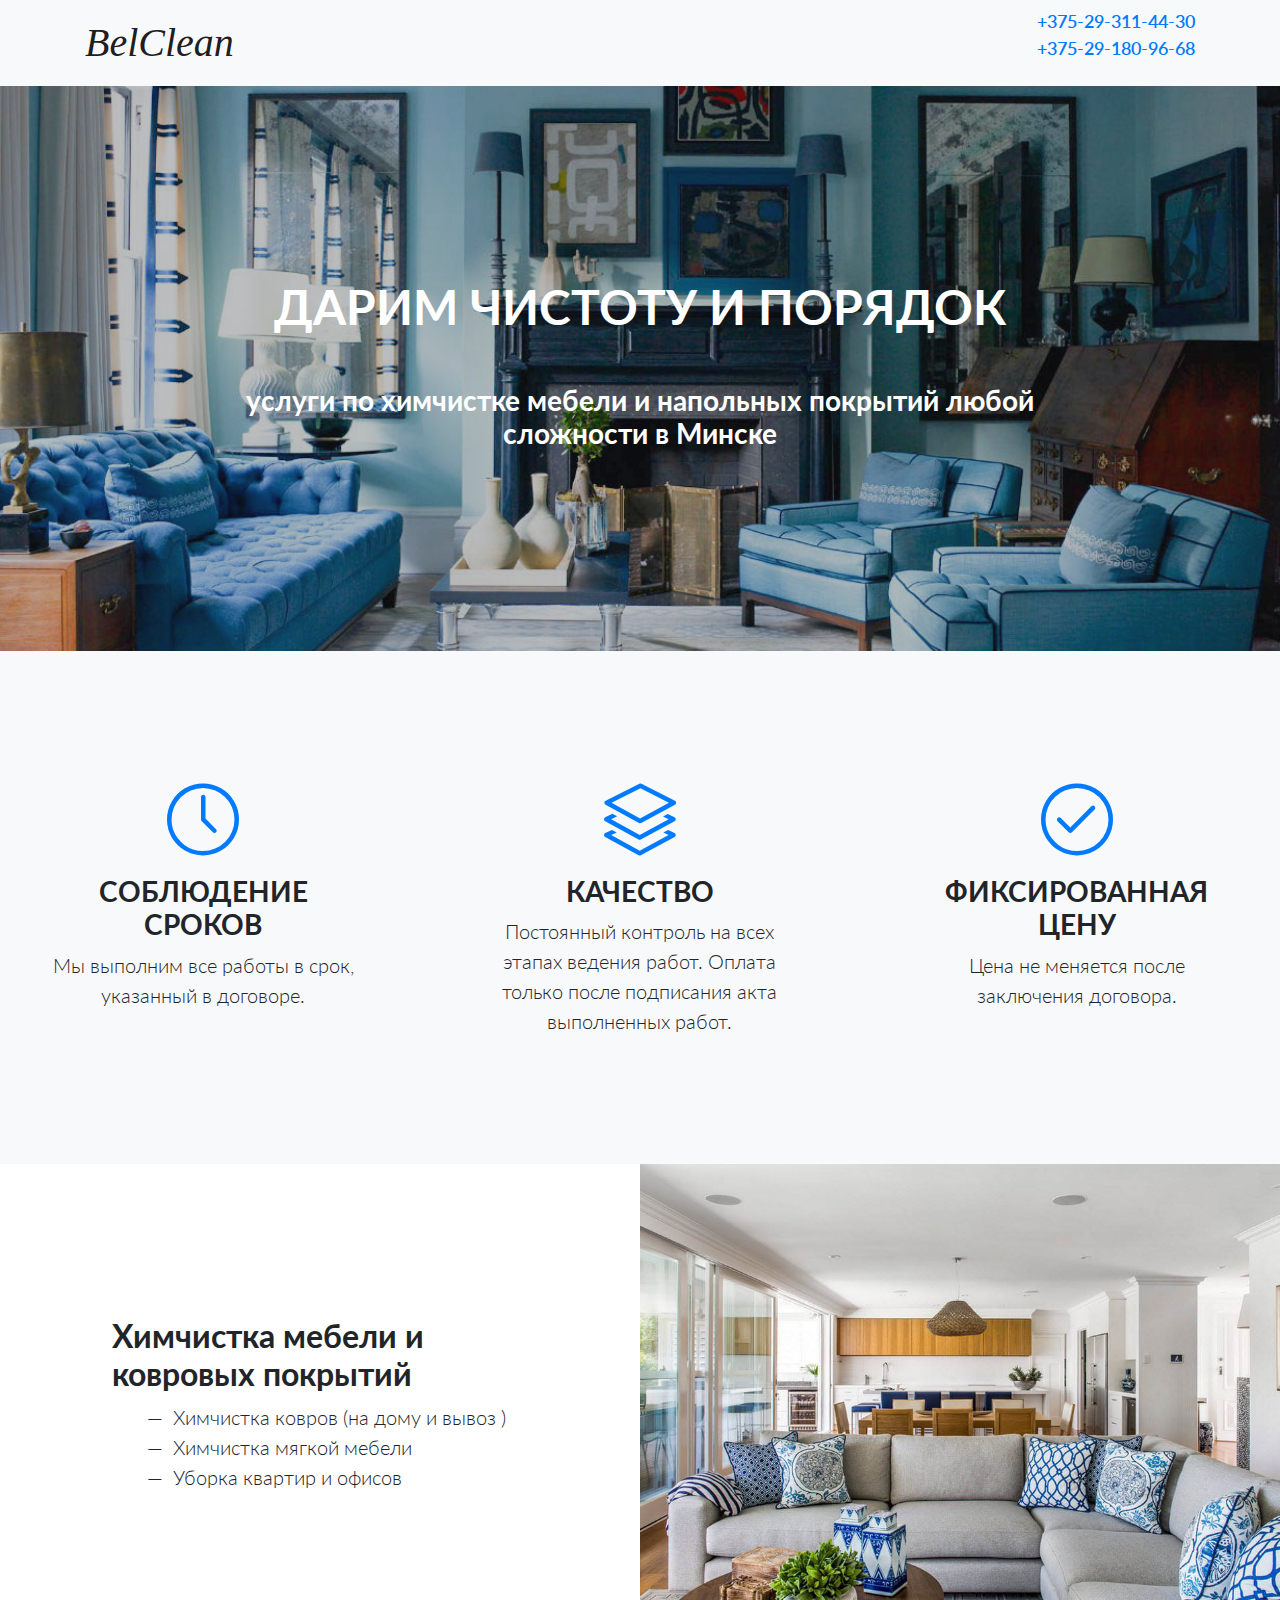
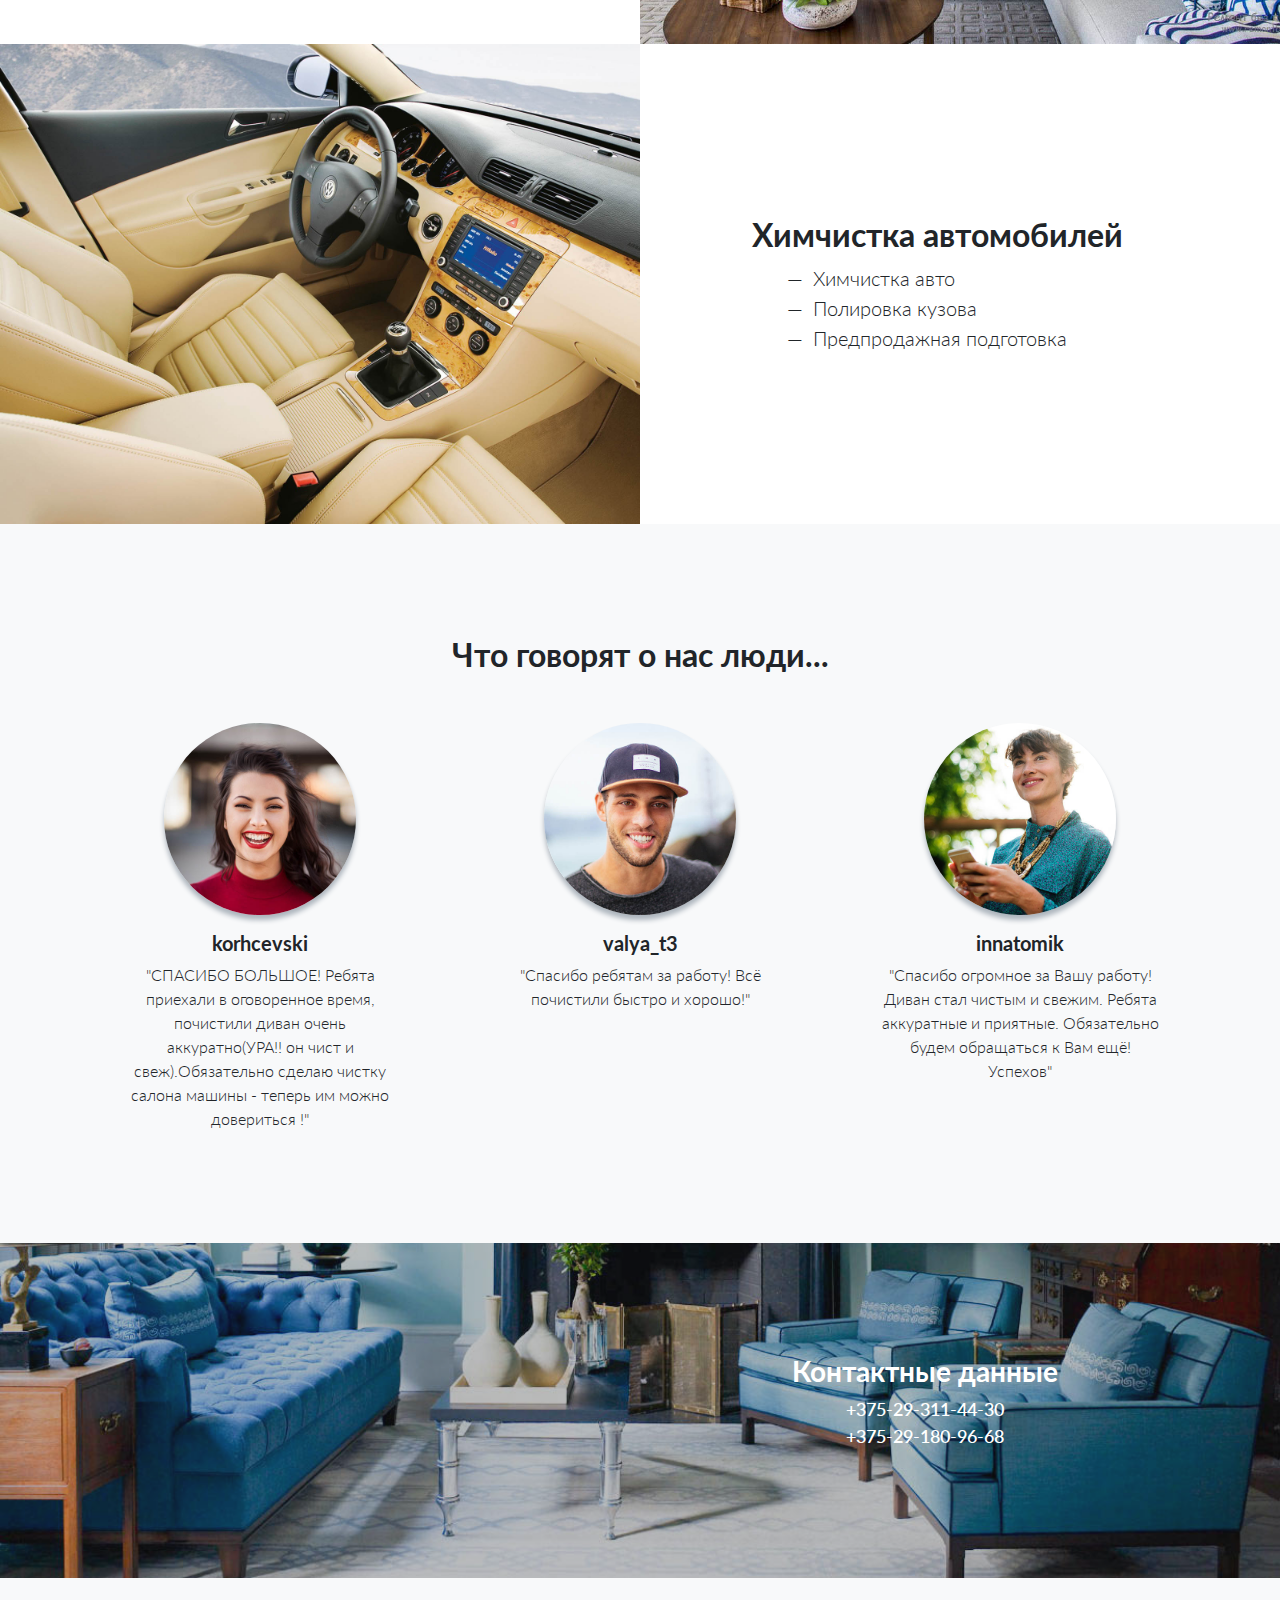
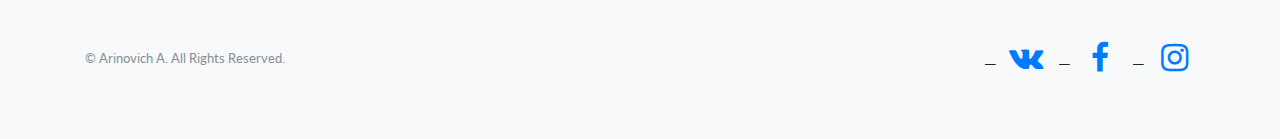
==== commit 696d3f4b: "оптимизированный и валидированный код. 74/81 на PageSpeed Insights." ====
--- a/index.html
+++ b/index.html
@@ -1,248 +1 @@
-<!DOCTYPE html>
-<html lang="en">
-
-  <head>
-
-    <meta charset="utf-8">
-    <meta name="viewport" content="width=device-width, initial-scale=1, shrink-to-fit=no">
-    <meta name="description" content="">
-    <meta name="author" content="">
-
-    <title>Belclean</title>
-
-    <!-- Bootstrap core CSS -->
-    <link href="vendor/bootstrap/css/bootstrap.min.css" rel="stylesheet">
-
-    <!-- Custom fonts for this template -->
-    <link href="vendor/font-awesome/css/font-awesome.min.css" rel="stylesheet" type="text/css">
-    <link href="vendor/simple-line-icons/css/simple-line-icons.css" rel="stylesheet" type="text/css">
-    <link href="https://fonts.googleapis.com/css?family=Lato:300,400,700,300italic,400italic,700italic" rel="stylesheet" type="text/css">
-
-    <!-- Custom styles for this template -->
-    <link href="css/landing-page.min.css" rel="stylesheet">
-
-  </head>
-
-  <body>
-
-    <!-- Navigation -->
-    <nav class="navbar navbar-light bg-light static-top">
-      <div class="container">
-        <a class="navbar-brand" href="#">BelClean</a>
-        <a class="phone-number" href="#">
-          <p>+375-29-311-44-30 </br>
-            +375-29-180-96-68</p>
-        </a>
-      </div>
-    </nav>
-
-    <!-- Masthead -->
-    <header class="masthead text-white text-center">
-      <div class="overlay"></div>
-      <div class="container">
-        <div class="row">
-          <div class="col-xl-9 mx-auto">
-            <h1 class="mb-5">ДАРИМ ЧИСТОТУ И ПОРЯДОК</h1>
-              <h3>услуги по химчистке мебели и напольных покрытий любой сложности в Минске</h3>
-          </div>
-          <!--<div class="col-md-10 col-lg-8 col-xl-7 mx-auto">-->
-            <!--<form>-->
-              <!--<div class="form-row">-->
-                <!--<div class="col-12 col-md-9 mb-2 mb-md-0">-->
-                  <!--<input type="email" class="form-control form-control-lg" placeholder="Enter your email...">-->
-                <!--</div>-->
-                <!--<div class="col-12 col-md-3">-->
-                  <!--<button type="submit" class="btn btn-block btn-lg btn-primary">Sign up!</button>-->
-                <!--</div>-->
-              <!--</div>-->
-            <!--</form>-->
-          <!--&lt;!&ndash;</div>&ndash;&gt; // TODO форма для отправки эмейла.-->
-        </div>
-      </div>
-    </header>
-
-    <!-- Icons Grid -->
-    <section class="features-icons bg-light text-center">
-      <!--<div class="container">-->
-        <div class="row">
-          <div class="col-lg-4">
-            <div class="features-icons-item mx-auto mb-5 mb-lg-0 mb-lg-3">
-              <div class="features-icons-icon d-flex">
-                <i class="icon-clock m-auto text-primary"></i>
-              </div>
-              <h3>СОБЛЮДЕНИЕ СРОКОВ</h3>
-              <p class="lead mb-0">Мы выполним все работы в срок, указанный в договоре.</p>
-            </div>
-          </div>
-          <div class="col-lg-4">
-            <div class="features-icons-item mx-auto mb-5 mb-lg-0 mb-lg-3">
-              <div class="features-icons-icon d-flex">
-                <i class="icon-layers m-auto text-primary"></i>
-              </div>
-              <h3>КАЧЕСТВО</h3>
-              <p class="lead mb-0">Постоянный контроль на всех этапах ведения работ.
-                Оплата только после подписания акта выполненных работ.</p>
-            </div>
-          </div>
-          <div class="col-lg-4">
-            <div class="features-icons-item mx-auto mb-0 mb-lg-3">
-              <div class="features-icons-icon d-flex">
-                <i class="icon-check m-auto text-primary"></i>
-              </div>
-              <h3>ФИКСИРОВАННАЯ ЦЕНУ</h3>
-              <p class="lead mb-0">Цена не меняется после заключения договора.</p>
-            </div>
-          </div>
-        <!--</div>-->
-      </div>
-    </section>
-
-    <!-- Image Showcases -->
-    <section class="showcase">
-      <div class="container-fluid p-0">
-        <div class="row no-gutters">
-
-          <div class="col-lg-6 order-lg-2 text-white showcase-img" style="background-image: url('img/bg-showcase-1.jpg'); background-position: 50% 100%;"></div>
-          <div class="col-lg-6 order-lg-1 my-auto showcase-text">
-            <h2>Химчистка мебели и ковровых покрытий</h2>
-            <p class="lead mb-0">
-              <ul class="lead">
-               <li> Химчистка ковров (на дому и вывоз ) </li>
-               <li> Химчистка мягкой мебели</li>
-               <li> Уборка квартир и офисов</li>
-              </ul>
-            </p>
-          </div>
-        </div>
-        <div class="row no-gutters">
-          <div class="col-lg-6 text-white showcase-img" style="background-image: url('img/bg-showcase-2.jpg');"></div>
-          <div class="col-lg-6 my-auto showcase-text">
-            <h2>Химчистка автомобилей</h2>
-            <p class="lead mb-0">
-            <ul class="lead">
-              <li> Химчистка авто</li>
-              <li> Полировка кузова</li>
-              <li> Предпродажная подготовка</li>
-            </ul>
-            </p>
-          </div>
-        </div>
-      </div>
-    </section>
-
-    <!-- Testimonials -->
-    <section class="testimonials text-center bg-light">
-      <div class="container">
-        <h2 class="mb-5">Что говорят о нас люди...</h2>
-        <div class="row">
-          <div class="col-lg-4">
-            <div class="testimonial-item mx-auto mb-5 mb-lg-0">
-              <img class="img-fluid rounded-circle mb-3" src="img/testimonials-1.jpg" alt="">
-              <h5>korhcevski</h5>
-              <p class="font-weight-light mb-0">"СПАСИБО БОЛЬШОЕ! Ребята приехали в оговоренное время, почистили диван очень аккуратно(УРА!! он чист и свеж).Обязательно сделаю чистку салона машины - теперь им можно довериться !"</p>
-            </div>
-          </div>
-          <div class="col-lg-4">
-            <div class="testimonial-item mx-auto mb-5 mb-lg-0">
-              <img class="img-fluid rounded-circle mb-3" src="img/testimonials-2.jpg" alt="">
-              <h5>valya_t3</h5>
-              <p class="font-weight-light mb-0">"Спасибо ребятам за работу! Всё почистили быстро и хорошо!"</p>
-            </div>
-          </div>
-          <div class="col-lg-4">
-            <div class="testimonial-item mx-auto mb-5 mb-lg-0">
-              <img class="img-fluid rounded-circle mb-3" src="img/testimonials-3.jpg" alt="">
-              <h5>innatomik</h5>
-              <p class="font-weight-light mb-0">"Спасибо огромное за Вашу работу! Диван стал чистым и свежим. Ребята аккуратные и приятные. Обязательно будем обращаться к Вам ещё! Успехов"</p>
-            </div>
-          </div>
-        </div>
-      </div>
-    </section>
-
-    <!-- Call to Action -->
-    <section class="call-to-action text-white text-center">
-      <div class="overlay"></div>
-      <div class="container">
-        <div class="row">
-          <div class="col-xl-9 mx-auto">
-            <h2 class="mb-4"></h2>
-          </div>
-          <div class="col-md-10 col-lg-6 col-xl-6">
-            <form>
-              <div class="form-row">
-                <script type="text/javascript" src="//vk.com/js/api/openapi.js?150"></script>
-
-                <!-- VK Widget -->
-                <div id="vk_groups"></div>
-                <script type="text/javascript">
-                    VK.Widgets.Group("vk_groups", {mode: 3}, 127557685);
-                </script>
-              </div>
-            </form>
-          </div>
-          <div class="col-md-10 col-lg-6 col-xl-6">
-            <a class="phone-number" style="color: #fffFFF" href="#">
-              <h3>Контактные данные</h3>
-              <p >+375-29-311-44-30 </br>
-                +375-29-180-96-68</p>
-            </a>
-          </div>
-        </div>
-      </div>
-    </section>
-
-    <!-- Footer -->
-    <footer class="footer bg-light">
-      <div class="container">
-        <div class="row">
-          <div class="col-lg-6 h-100 text-center text-lg-left my-auto">
-            <!--<ul class="list-inline mb-2">-->
-              <!--<li class="list-inline-item">-->
-                <!--<a href="#">About</a>-->
-              <!--</li>-->
-              <!--<li class="list-inline-item">&sdot;</li>-->
-              <!--<li class="list-inline-item">-->
-                <!--<a href="#">Contact</a>-->
-              <!--</li>-->
-              <!--<li class="list-inline-item">&sdot;</li>-->
-              <!--<li class="list-inline-item">-->
-                <!--<a href="#">Terms of Use</a>-->
-              <!--</li>-->
-              <!--<li class="list-inline-item">&sdot;</li>-->
-              <!--<li class="list-inline-item">-->
-                <!--<a href="#">Privacy Policy</a>-->
-              <!--</li>-->
-            <!--</ul>-->
-            <p class="text-muted small mb-4 mb-lg-0">&copy; Arinovich A. All Rights Reserved.</p>
-          </div>
-          <div class="col-lg-6 h-100 text-center text-lg-right my-auto">
-            <ul class="list-inline mb-0">
-              <li class="list-inline-item mr-3">
-                <a target="_blank" href="https://vk.com/chistydomik">
-                  <i class="fa fa-vk fa-2x fa-fw"></i>
-                </a>
-              </li>
-              <li class="list-inline-item mr-3">
-                <a target="_blank" href="#">
-                  <i class="fa fa-facebook fa-2x fa-fw"></i>
-                </a>
-              </li>
-              <li class="list-inline-item">
-                <a target="_blank" href="#">
-                  <i class="fa fa-instagram fa-2x fa-fw"></i>
-                </a>
-              </li>
-            </ul>
-          </div>
-        </div>
-      </div>
-    </footer>
-
-    <!-- Bootstrap core JavaScript -->
-    <script src="vendor/jquery/jquery.min.js"></script>
-    <script src="vendor/bootstrap/js/bootstrap.bundle.min.js"></script>
-
-  </body>
-
-</html>
+<!DOCTYPE html><html lang="en"> <head> <meta charset="utf-8"> <meta name="viewport" content="width=device-width, initial-scale=1, shrink-to-fit=no"> <meta name="description" content=""> <meta name="author" content=""> <title>Belclean</title> <link href="vendor/bootstrap/css/bootstrap.min.css" rel="stylesheet"> <link href="css/landing-page.min.css" rel="stylesheet"> </head> <body> <nav class="navbar navbar-light bg-light static-top"> <div class="container"> <a class="navbar-brand" href="#">BelClean</a> <a class="phone-number" href="#"> <p>+375-29-311-44-30 <br>+375-29-180-96-68 </p></a> </div></nav> <header class="masthead text-white text-center"> <div class="overlay"></div><div class="container"> <div class="row"> <div class="col-xl-9 mx-auto"> <h1 class="mb-5">ДАРИМ ЧИСТОТУ И ПОРЯДОК</h1> <h3>услуги по химчистке мебели и напольных покрытий любой сложности в Минске</h3> </div></div></div></header> <section class="features-icons bg-light text-center"> <div class="row"> <div class="col-lg-4"> <div class="features-icons-item mx-auto mb-5 mb-lg-0 mb-lg-3"> <div class="features-icons-icon d-flex"> <i class="icon-clock m-auto text-primary"></i> </div><h3>СОБЛЮДЕНИЕ СРОКОВ</h3> <p class="lead mb-0">Мы выполним все работы в срок, указанный в договоре.</p></div></div><div class="col-lg-4"> <div class="features-icons-item mx-auto mb-5 mb-lg-0 mb-lg-3"> <div class="features-icons-icon d-flex"> <i class="icon-layers m-auto text-primary"></i> </div><h3>КАЧЕСТВО</h3> <p class="lead mb-0">Постоянный контроль на всех этапах ведения работ. Оплата только после подписания акта выполненных работ.</p></div></div><div class="col-lg-4"> <div class="features-icons-item mx-auto mb-0 mb-lg-3"> <div class="features-icons-icon d-flex"> <i class="icon-check m-auto text-primary"></i> </div><h3>ФИКСИРОВАННАЯ ЦЕНУ</h3> <p class="lead mb-0">Цена не меняется после заключения договора.</p></div></div></div></section> <section class="showcase"> <div class="container-fluid p-0"> <div class="row no-gutters"> <div class="col-lg-6 order-lg-2 text-white showcase-img" style="background-image: url('img/bg-showcase-1.jpg'); background-position: 50% 100%;"></div><div class="col-lg-6 order-lg-1 my-auto showcase-text"> <h2>Химчистка мебели и ковровых покрытий</h2> <ul class="lead mb-0"> <li> Химчистка ковров (на дому и вывоз ) </li><li> Химчистка мягкой мебели</li><li> Уборка квартир и офисов</li></ul> </div></div><div class="row no-gutters"> <div class="col-lg-6 text-white showcase-img" style="background-image: url('img/bg-showcase-2.jpg');"></div><div class="col-lg-6 my-auto showcase-text"> <h2>Химчистка автомобилей</h2> <ul class="lead mb-0"> <li> Химчистка авто</li><li> Полировка кузова</li><li> Предпродажная подготовка</li></ul> </div></div></div></section> <section class="testimonials text-center bg-light"> <div class="container"> <h2 class="mb-5">Что говорят о нас люди...</h2> <div class="row"> <div class="col-lg-4"> <div class="testimonial-item mx-auto mb-5 mb-lg-0"> <img class="img-fluid rounded-circle mb-3" src="img/testimonials-1.jpg" alt=""> <h5>korhcevski</h5> <p class="font-weight-light mb-0">"СПАСИБО БОЛЬШОЕ! Ребята приехали в оговоренное время, почистили диван очень аккуратно(УРА!! он чист и свеж).Обязательно сделаю чистку салона машины - теперь им можно довериться !"</p></div></div><div class="col-lg-4"> <div class="testimonial-item mx-auto mb-5 mb-lg-0"> <img class="img-fluid rounded-circle mb-3" src="img/testimonials-2.jpg" alt=""> <h5>valya_t3</h5> <p class="font-weight-light mb-0">"Спасибо ребятам за работу! Всё почистили быстро и хорошо!"</p></div></div><div class="col-lg-4"> <div class="testimonial-item mx-auto mb-5 mb-lg-0"> <img class="img-fluid rounded-circle mb-3" src="img/testimonials-3.jpg" alt=""> <h5>innatomik</h5> <p class="font-weight-light mb-0">"Спасибо огромное за Вашу работу! Диван стал чистым и свежим. Ребята аккуратные и приятные. Обязательно будем обращаться к Вам ещё! Успехов"</p></div></div></div></div></section> <section class="call-to-action text-white text-center"> <div class="overlay"></div><div class="container"> <div class="row"> <div class="col-md-10 col-lg-6 col-xl-6"> <form> <div class="form-row"> <script src="//vk.com/js/api/openapi.js?150"></script> <div id="vk_groups"></div><script>VK.Widgets.Group("vk_groups",{mode: 3}, 127557685); </script> </div></form> </div><div class="col-md-10 col-lg-6 col-xl-6"> <a class="phone-number" style="color: #fffFFF" href="#"> <h3>Контактные данные</h3> <p>+375-29-311-44-30 <br>+375-29-180-96-68 </p></a> </div></div></div></section> <footer class="footer bg-light"> <div class="container"> <div class="row"> <div class="col-lg-6 h-100 text-center text-lg-left my-auto"> <p class="text-muted small mb-4 mb-lg-0">&copy; Arinovich A. All Rights Reserved.</p></div><div class="col-lg-6 h-100 text-center text-lg-right my-auto"> <ul class="list-inline mb-0"> <li class="list-inline-item mr-3"> <a target="_blank" href="https://vk.com/chistydomik"> <i class="fa fa-vk fa-2x fa-fw"></i> </a> </li><li class="list-inline-item mr-3"> <a target="_blank" href="#"> <i class="fa fa-facebook fa-2x fa-fw"></i> </a> </li><li class="list-inline-item"> <a target="_blank" href="#"> <i class="fa fa-instagram fa-2x fa-fw"></i> </a> </li></ul> </div></div></div></footer> <link href="vendor/font-awesome/css/font-awesome.min.css" rel="stylesheet" type="text/css"> <link href="vendor/simple-line-icons/css/simple-line-icons.css" rel="stylesheet" type="text/css"> <link href="https://fonts.googleapis.com/css?family=Lato:300,400,700,300italic,400italic,700italic" rel="stylesheet" type="text/css"> <script src="vendor/jquery/jquery.min.js"></script> <script src="vendor/bootstrap/js/bootstrap.bundle.min.js"></script> </body></html>